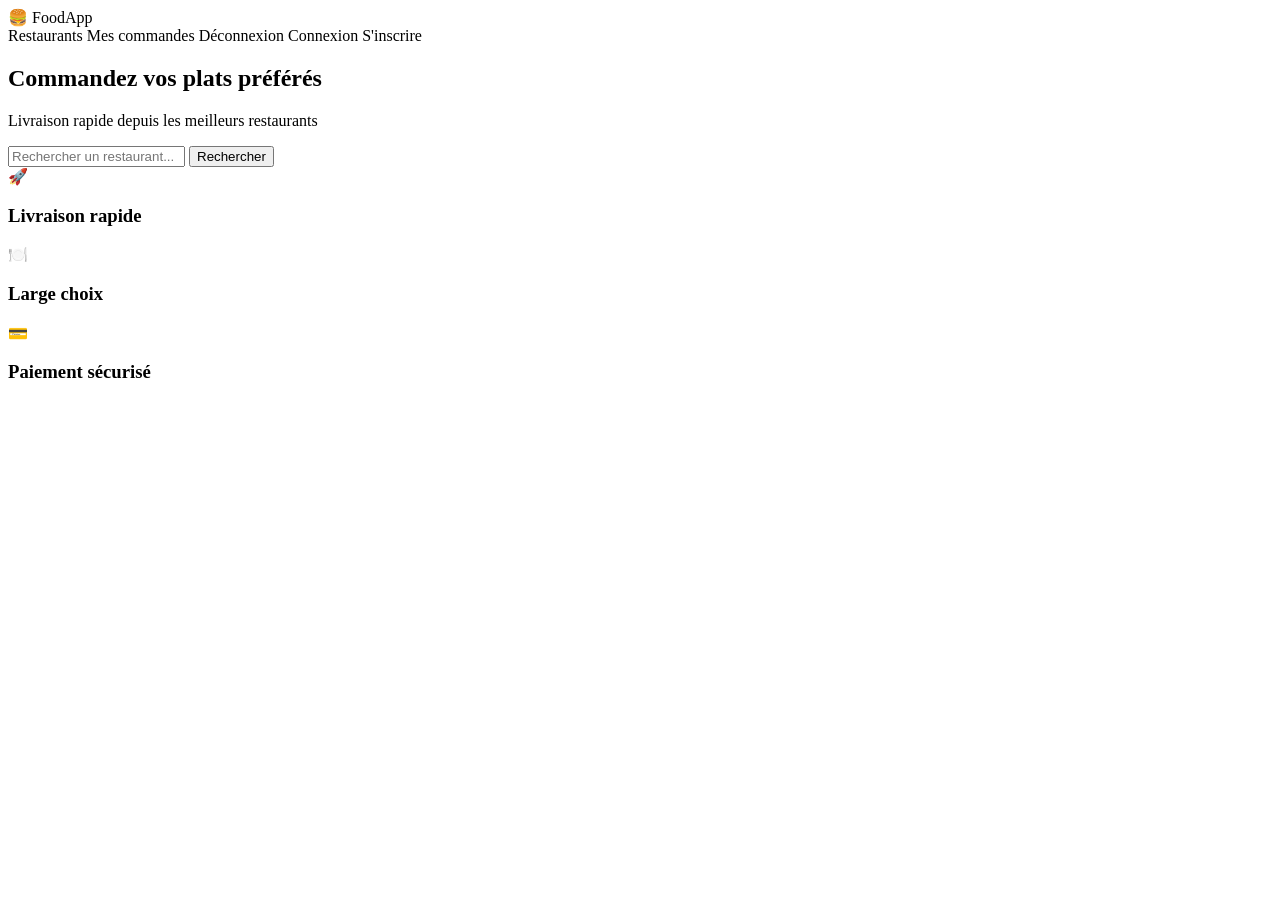
==== FoodOrderingSystem/src/main/resources/templates/index.html @ 744ca81e "la solution des restaurants" ====
<!DOCTYPE html>
<html xmlns:th="http://www.thymeleaf.org"
      xmlns:sec="http://www.thymeleaf.org/extras/spring-security">
<head>
    <meta charset="UTF-8">
    <meta name="viewport" content="width=device-width, initial-scale=1.0">
    <title>FoodApp - Commander en ligne</title>
    <link rel="stylesheet" th:href="@{/css/style.css}">
</head>
<body>
<nav class="navbar">
    <div class="nav-brand">🍔 FoodApp</div>
    <div class="nav-links">
        <a th:href="@{/restaurants}">Restaurants</a>
        <span sec:authorize="isAuthenticated()">
            <a th:href="@{/orders/my}">Mes commandes</a>
            <a th:href="@{/logout}">Déconnexion</a>
        </span>
        <span sec:authorize="isAnonymous()">
            <a th:href="@{/login}">Connexion</a>
            <a th:href="@{/register}" class="btn-primary">S'inscrire</a>
        </span>
    </div>
</nav>

<section class="hero">
    <h1>Commandez vos plats préférés</h1>
    <p>Livraison rapide depuis les meilleurs restaurants</p>
    <form th:action="@{/restaurants}" method="get" class="search-form">
        <input type="text" name="search" placeholder="Rechercher un restaurant...">
        <button type="submit" class="btn-primary">Rechercher</button>
    </form>
</section>

<section class="features">
    <div class="feature-card">🚀 <h3>Livraison rapide</h3></div>
    <div class="feature-card">🍽️ <h3>Large choix</h3></div>
    <div class="feature-card">💳 <h3>Paiement sécurisé</h3></div>
</section>

<script th:src="@{/js/app.js}"></script>
</body>
</html>
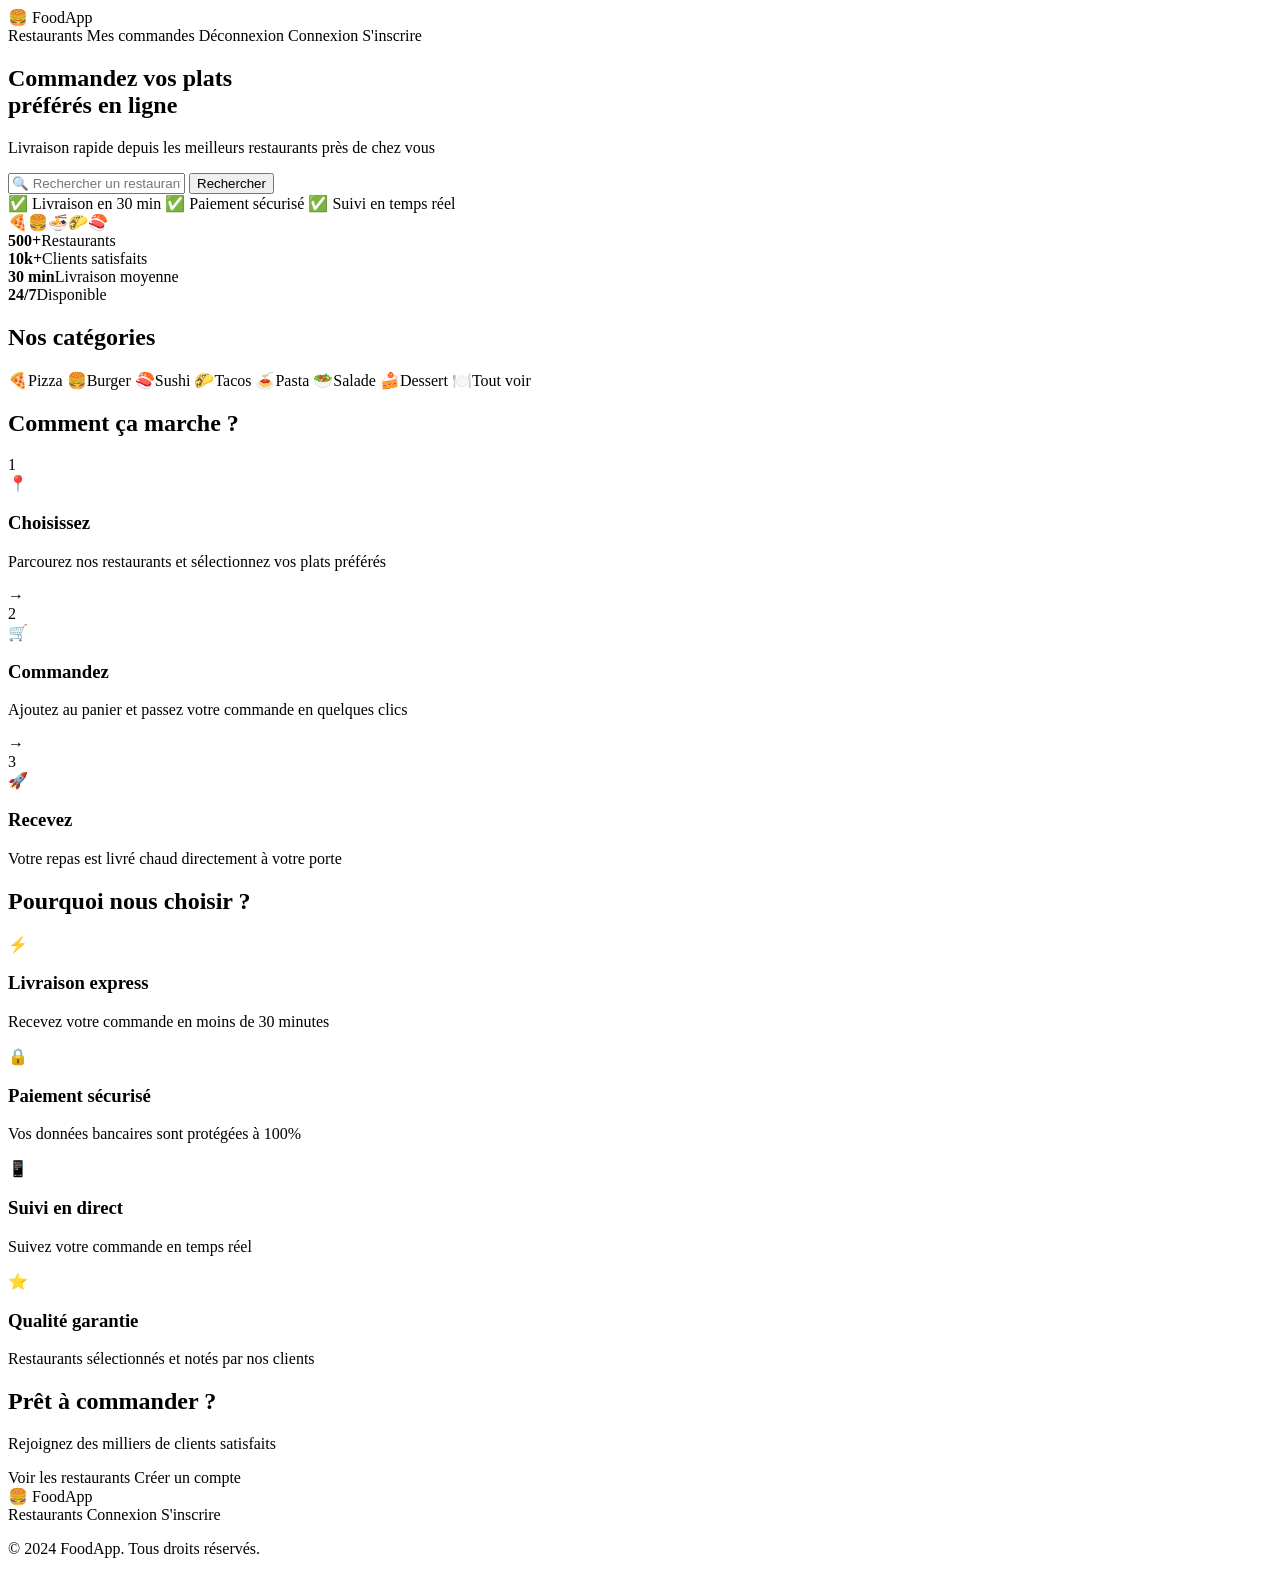
==== commit 0c5e4cd5: "ok" ====
--- a/FoodOrderingSystem/src/main/resources/templates/index.html
+++ b/FoodOrderingSystem/src/main/resources/templates/index.html
@@ -6,8 +6,11 @@
     <meta name="viewport" content="width=device-width, initial-scale=1.0">
     <title>FoodApp - Commander en ligne</title>
     <link rel="stylesheet" th:href="@{/css/style.css}">
+    <link rel="stylesheet" th:href="@{/css/home.css}">
 </head>
 <body>
+
+<!-- NAVBAR -->
 <nav class="navbar">
     <div class="nav-brand">🍔 FoodApp</div>
     <div class="nav-links">
@@ -23,20 +26,147 @@
     </div>
 </nav>
 
+<!-- HERO -->
 <section class="hero">
-    <h1>Commandez vos plats préférés</h1>
-    <p>Livraison rapide depuis les meilleurs restaurants</p>
-    <form th:action="@{/restaurants}" method="get" class="search-form">
-        <input type="text" name="search" placeholder="Rechercher un restaurant...">
-        <button type="submit" class="btn-primary">Rechercher</button>
-    </form>
+    <div class="hero-content">
+        <h1>Commandez vos plats<br><span class="highlight">préférés</span> en ligne</h1>
+        <p>Livraison rapide depuis les meilleurs restaurants près de chez vous</p>
+        <form th:action="@{/restaurants}" method="get" class="search-form">
+            <input type="text" name="search" placeholder="🔍 Rechercher un restaurant ou un plat...">
+            <button type="submit" class="btn-primary">Rechercher</button>
+        </form>
+        <div class="hero-badges">
+            <span>✅ Livraison en 30 min</span>
+            <span>✅ Paiement sécurisé</span>
+            <span>✅ Suivi en temps réel</span>
+        </div>
+    </div>
+    <div class="hero-image">🍕🍔🍜🌮🍣</div>
 </section>
 
-<section class="features">
-    <div class="feature-card">🚀 <h3>Livraison rapide</h3></div>
-    <div class="feature-card">🍽️ <h3>Large choix</h3></div>
-    <div class="feature-card">💳 <h3>Paiement sécurisé</h3></div>
+<!-- STATS -->
+<section class="stats">
+    <div class="stat-item"><strong>500+</strong><span>Restaurants</span></div>
+    <div class="stat-item"><strong>10k+</strong><span>Clients satisfaits</span></div>
+    <div class="stat-item"><strong>30 min</strong><span>Livraison moyenne</span></div>
+    <div class="stat-item"><strong>24/7</strong><span>Disponible</span></div>
 </section>
+
+<!-- CATEGORIES -->
+<section class="categories-section">
+    <div class="container">
+        <h2 class="section-title">Nos catégories</h2>
+        <div class="categories">
+            <a th:href="@{/restaurants(search='pizza')}" class="category-item">
+                <span class="cat-icon">🍕</span><span>Pizza</span>
+            </a>
+            <a th:href="@{/restaurants(search='burger')}" class="category-item">
+                <span class="cat-icon">🍔</span><span>Burger</span>
+            </a>
+            <a th:href="@{/restaurants(search='sushi')}" class="category-item">
+                <span class="cat-icon">🍣</span><span>Sushi</span>
+            </a>
+            <a th:href="@{/restaurants(search='tacos')}" class="category-item">
+                <span class="cat-icon">🌮</span><span>Tacos</span>
+            </a>
+            <a th:href="@{/restaurants(search='pasta')}" class="category-item">
+                <span class="cat-icon">🍝</span><span>Pasta</span>
+            </a>
+            <a th:href="@{/restaurants(search='salade')}" class="category-item">
+                <span class="cat-icon">🥗</span><span>Salade</span>
+            </a>
+            <a th:href="@{/restaurants(search='dessert')}" class="category-item">
+                <span class="cat-icon">🍰</span><span>Dessert</span>
+            </a>
+            <a th:href="@{/restaurants}" class="category-item">
+                <span class="cat-icon">🍽️</span><span>Tout voir</span>
+            </a>
+        </div>
+    </div>
+</section>
+
+<!-- COMMENT CA MARCHE -->
+<section class="how-it-works">
+    <div class="container">
+        <h2 class="section-title">Comment ça marche ?</h2>
+        <div class="steps">
+            <div class="step">
+                <div class="step-number">1</div>
+                <div class="step-icon">📍</div>
+                <h3>Choisissez</h3>
+                <p>Parcourez nos restaurants et sélectionnez vos plats préférés</p>
+            </div>
+            <div class="step-arrow">→</div>
+            <div class="step">
+                <div class="step-number">2</div>
+                <div class="step-icon">🛒</div>
+                <h3>Commandez</h3>
+                <p>Ajoutez au panier et passez votre commande en quelques clics</p>
+            </div>
+            <div class="step-arrow">→</div>
+            <div class="step">
+                <div class="step-number">3</div>
+                <div class="step-icon">🚀</div>
+                <h3>Recevez</h3>
+                <p>Votre repas est livré chaud directement à votre porte</p>
+            </div>
+        </div>
+    </div>
+</section>
+
+<!-- AVANTAGES -->
+<section class="features-section">
+    <div class="container">
+        <h2 class="section-title">Pourquoi nous choisir ?</h2>
+        <div class="features-grid">
+            <div class="feature-card-home">
+                <div class="feature-icon">⚡</div>
+                <h3>Livraison express</h3>
+                <p>Recevez votre commande en moins de 30 minutes</p>
+            </div>
+            <div class="feature-card-home">
+                <div class="feature-icon">🔒</div>
+                <h3>Paiement sécurisé</h3>
+                <p>Vos données bancaires sont protégées à 100%</p>
+            </div>
+            <div class="feature-card-home">
+                <div class="feature-icon">📱</div>
+                <h3>Suivi en direct</h3>
+                <p>Suivez votre commande en temps réel</p>
+            </div>
+            <div class="feature-card-home">
+                <div class="feature-icon">⭐</div>
+                <h3>Qualité garantie</h3>
+                <p>Restaurants sélectionnés et notés par nos clients</p>
+            </div>
+        </div>
+    </div>
+</section>
+
+<!-- CTA -->
+<section class="cta-section">
+    <div class="cta-content">
+        <h2>Prêt à commander ?</h2>
+        <p>Rejoignez des milliers de clients satisfaits</p>
+        <div class="cta-buttons">
+            <a th:href="@{/restaurants}" class="btn-primary btn-lg">Voir les restaurants</a>
+            <a th:href="@{/register}" class="btn-outline btn-lg" sec:authorize="isAnonymous()">Créer un compte</a>
+        </div>
+    </div>
+</section>
+
+<!-- FOOTER -->
+<footer class="footer">
+    <div class="footer-content">
+        <div class="footer-brand">🍔 FoodApp</div>
+        <div class="footer-links">
+            <a th:href="@{/restaurants}">Restaurants</a>
+            <a th:href="@{/login}">Connexion</a>
+            <a th:href="@{/register}">S'inscrire</a>
+        </div>
+        <p class="footer-copy">© 2024 FoodApp. Tous droits réservés.</p>
+    </div>
+</footer>
 
 <script th:src="@{/js/app.js}"></script>
 </body>
